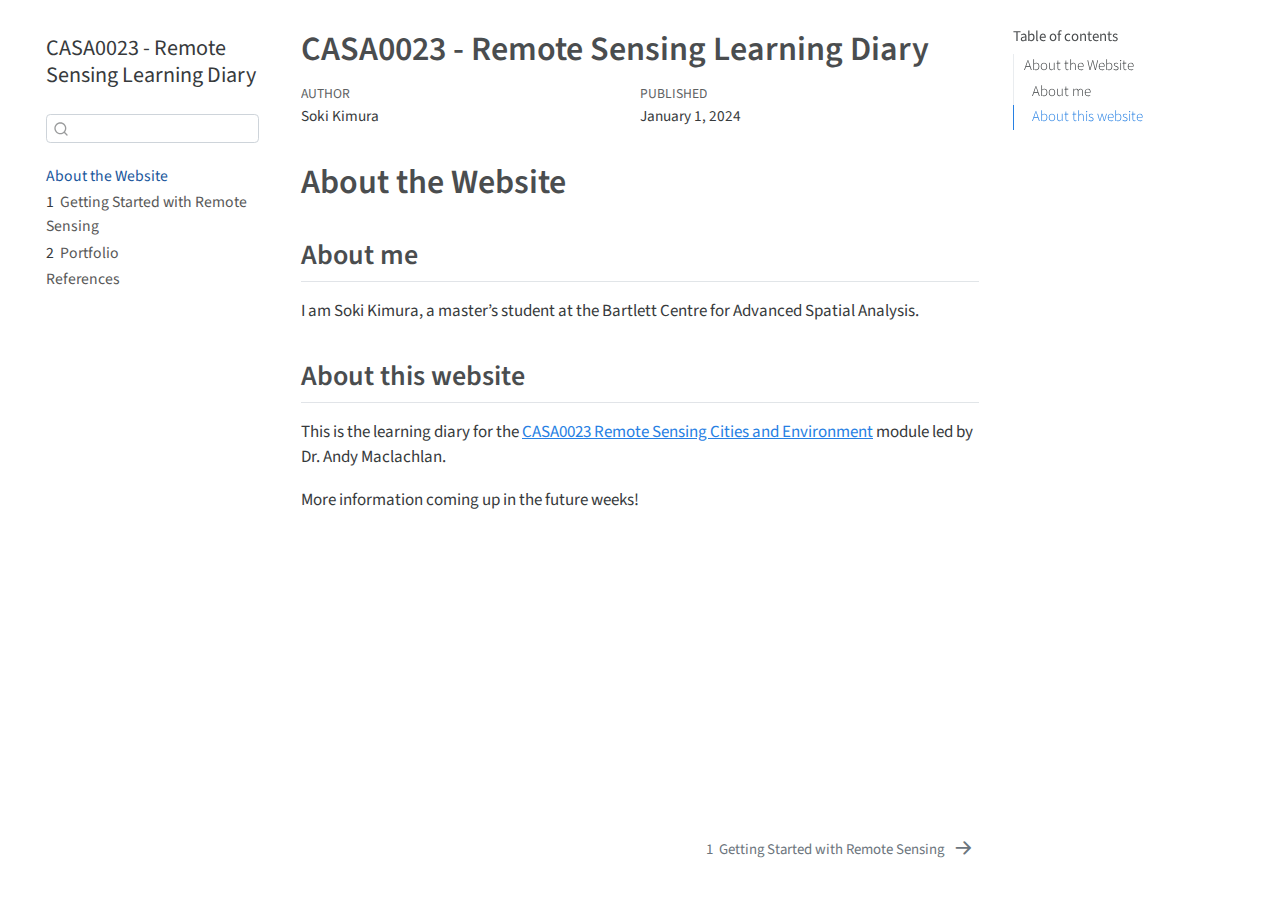
==== docs/index.html @ 078a8c37 "Updated Week 1" ====
<!DOCTYPE html>
<html xmlns="http://www.w3.org/1999/xhtml" lang="en" xml:lang="en"><head>

<meta charset="utf-8">
<meta name="generator" content="quarto-1.3.450">

<meta name="viewport" content="width=device-width, initial-scale=1.0, user-scalable=yes">

<meta name="author" content="Soki Kimura">
<meta name="dcterms.date" content="2024-01-01">

<title>CASA0023 - Remote Sensing Learning Diary</title>
<style>
code{white-space: pre-wrap;}
span.smallcaps{font-variant: small-caps;}
div.columns{display: flex; gap: min(4vw, 1.5em);}
div.column{flex: auto; overflow-x: auto;}
div.hanging-indent{margin-left: 1.5em; text-indent: -1.5em;}
ul.task-list{list-style: none;}
ul.task-list li input[type="checkbox"] {
  width: 0.8em;
  margin: 0 0.8em 0.2em -1em; /* quarto-specific, see https://github.com/quarto-dev/quarto-cli/issues/4556 */ 
  vertical-align: middle;
}
</style>


<script src="site_libs/quarto-nav/quarto-nav.js"></script>
<script src="site_libs/quarto-nav/headroom.min.js"></script>
<script src="site_libs/clipboard/clipboard.min.js"></script>
<script src="site_libs/quarto-search/autocomplete.umd.js"></script>
<script src="site_libs/quarto-search/fuse.min.js"></script>
<script src="site_libs/quarto-search/quarto-search.js"></script>
<meta name="quarto:offset" content="./">
<link href="./01_intro.html" rel="next">
<script src="site_libs/quarto-html/quarto.js"></script>
<script src="site_libs/quarto-html/popper.min.js"></script>
<script src="site_libs/quarto-html/tippy.umd.min.js"></script>
<script src="site_libs/quarto-html/anchor.min.js"></script>
<link href="site_libs/quarto-html/tippy.css" rel="stylesheet">
<link href="site_libs/quarto-html/quarto-syntax-highlighting.css" rel="stylesheet" id="quarto-text-highlighting-styles">
<script src="site_libs/bootstrap/bootstrap.min.js"></script>
<link href="site_libs/bootstrap/bootstrap-icons.css" rel="stylesheet">
<link href="site_libs/bootstrap/bootstrap.min.css" rel="stylesheet" id="quarto-bootstrap" data-mode="light">
<script id="quarto-search-options" type="application/json">{
  "location": "sidebar",
  "copy-button": false,
  "collapse-after": 3,
  "panel-placement": "start",
  "type": "textbox",
  "limit": 20,
  "language": {
    "search-no-results-text": "No results",
    "search-matching-documents-text": "matching documents",
    "search-copy-link-title": "Copy link to search",
    "search-hide-matches-text": "Hide additional matches",
    "search-more-match-text": "more match in this document",
    "search-more-matches-text": "more matches in this document",
    "search-clear-button-title": "Clear",
    "search-detached-cancel-button-title": "Cancel",
    "search-submit-button-title": "Submit",
    "search-label": "Search"
  }
}</script>


</head>

<body class="nav-sidebar floating">

<div id="quarto-search-results"></div>
  <header id="quarto-header" class="headroom fixed-top">
  <nav class="quarto-secondary-nav">
    <div class="container-fluid d-flex">
      <button type="button" class="quarto-btn-toggle btn" data-bs-toggle="collapse" data-bs-target="#quarto-sidebar,#quarto-sidebar-glass" aria-controls="quarto-sidebar" aria-expanded="false" aria-label="Toggle sidebar navigation" onclick="if (window.quartoToggleHeadroom) { window.quartoToggleHeadroom(); }">
        <i class="bi bi-layout-text-sidebar-reverse"></i>
      </button>
      <nav class="quarto-page-breadcrumbs" aria-label="breadcrumb"><ol class="breadcrumb"><li class="breadcrumb-item"><a href="./index.html">About the Website</a></li></ol></nav>
      <a class="flex-grow-1" role="button" data-bs-toggle="collapse" data-bs-target="#quarto-sidebar,#quarto-sidebar-glass" aria-controls="quarto-sidebar" aria-expanded="false" aria-label="Toggle sidebar navigation" onclick="if (window.quartoToggleHeadroom) { window.quartoToggleHeadroom(); }">      
      </a>
      <button type="button" class="btn quarto-search-button" aria-label="" onclick="window.quartoOpenSearch();">
        <i class="bi bi-search"></i>
      </button>
    </div>
  </nav>
</header>
<!-- content -->
<div id="quarto-content" class="quarto-container page-columns page-rows-contents page-layout-article">
<!-- sidebar -->
  <nav id="quarto-sidebar" class="sidebar collapse collapse-horizontal sidebar-navigation floating overflow-auto">
    <div class="pt-lg-2 mt-2 text-left sidebar-header">
    <div class="sidebar-title mb-0 py-0">
      <a href="./">CASA0023 - Remote Sensing Learning Diary</a> 
    </div>
      </div>
        <div class="mt-2 flex-shrink-0 align-items-center">
        <div class="sidebar-search">
        <div id="quarto-search" class="" title="Search"></div>
        </div>
        </div>
    <div class="sidebar-menu-container"> 
    <ul class="list-unstyled mt-1">
        <li class="sidebar-item">
  <div class="sidebar-item-container"> 
  <a href="./index.html" class="sidebar-item-text sidebar-link active">
 <span class="menu-text">About the Website</span></a>
  </div>
</li>
        <li class="sidebar-item">
  <div class="sidebar-item-container"> 
  <a href="./01_intro.html" class="sidebar-item-text sidebar-link">
 <span class="menu-text"><span class="chapter-number">1</span>&nbsp; <span class="chapter-title">Getting Started with Remote Sensing</span></span></a>
  </div>
</li>
        <li class="sidebar-item">
  <div class="sidebar-item-container"> 
  <a href="./02_portfolio.html" class="sidebar-item-text sidebar-link">
 <span class="menu-text"><span class="chapter-number">2</span>&nbsp; <span class="chapter-title">Portfolio</span></span></a>
  </div>
</li>
        <li class="sidebar-item">
  <div class="sidebar-item-container"> 
  <a href="./99_references.html" class="sidebar-item-text sidebar-link">
 <span class="menu-text">References</span></a>
  </div>
</li>
    </ul>
    </div>
</nav>
<div id="quarto-sidebar-glass" data-bs-toggle="collapse" data-bs-target="#quarto-sidebar,#quarto-sidebar-glass"></div>
<!-- margin-sidebar -->
    <div id="quarto-margin-sidebar" class="sidebar margin-sidebar">
        <nav id="TOC" role="doc-toc" class="toc-active">
    <h2 id="toc-title">Table of contents</h2>
   
  <ul>
  <li><a href="#about-the-website" id="toc-about-the-website" class="nav-link active" data-scroll-target="#about-the-website">About the Website</a>
  <ul class="collapse">
  <li><a href="#about-me" id="toc-about-me" class="nav-link" data-scroll-target="#about-me">About me</a></li>
  <li><a href="#about-this-website" id="toc-about-this-website" class="nav-link" data-scroll-target="#about-this-website">About this website</a></li>
  </ul></li>
  </ul>
</nav>
    </div>
<!-- main -->
<main class="content" id="quarto-document-content">

<header id="title-block-header" class="quarto-title-block default">
<div class="quarto-title">
<h1 class="title">CASA0023 - Remote Sensing Learning Diary</h1>
</div>



<div class="quarto-title-meta">

    <div>
    <div class="quarto-title-meta-heading">Author</div>
    <div class="quarto-title-meta-contents">
             <p>Soki Kimura </p>
          </div>
  </div>
    
    <div>
    <div class="quarto-title-meta-heading">Published</div>
    <div class="quarto-title-meta-contents">
      <p class="date">January 1, 2024</p>
    </div>
  </div>
  
    
  </div>
  

</header>

<section id="about-the-website" class="level1 unnumbered">
<h1 class="unnumbered">About the Website</h1>
<section id="about-me" class="level2">
<h2 class="anchored" data-anchor-id="about-me">About me</h2>
<p>I am Soki Kimura, a master’s student at the Bartlett Centre for Advanced Spatial Analysis.</p>
</section>
<section id="about-this-website" class="level2">
<h2 class="anchored" data-anchor-id="about-this-website">About this website</h2>
<p>This is the learning diary for the <a href="https://andrewmaclachlan.github.io/CASA0023/">CASA0023 Remote Sensing Cities and Environment</a> module led by Dr.&nbsp;Andy Maclachlan.</p>
<p>More information coming up in the future weeks!</p>


</section>
</section>

</main> <!-- /main -->
<script id="quarto-html-after-body" type="application/javascript">
window.document.addEventListener("DOMContentLoaded", function (event) {
  const toggleBodyColorMode = (bsSheetEl) => {
    const mode = bsSheetEl.getAttribute("data-mode");
    const bodyEl = window.document.querySelector("body");
    if (mode === "dark") {
      bodyEl.classList.add("quarto-dark");
      bodyEl.classList.remove("quarto-light");
    } else {
      bodyEl.classList.add("quarto-light");
      bodyEl.classList.remove("quarto-dark");
    }
  }
  const toggleBodyColorPrimary = () => {
    const bsSheetEl = window.document.querySelector("link#quarto-bootstrap");
    if (bsSheetEl) {
      toggleBodyColorMode(bsSheetEl);
    }
  }
  toggleBodyColorPrimary();  
  const icon = "";
  const anchorJS = new window.AnchorJS();
  anchorJS.options = {
    placement: 'right',
    icon: icon
  };
  anchorJS.add('.anchored');
  const isCodeAnnotation = (el) => {
    for (const clz of el.classList) {
      if (clz.startsWith('code-annotation-')) {                     
        return true;
      }
    }
    return false;
  }
  const clipboard = new window.ClipboardJS('.code-copy-button', {
    text: function(trigger) {
      const codeEl = trigger.previousElementSibling.cloneNode(true);
      for (const childEl of codeEl.children) {
        if (isCodeAnnotation(childEl)) {
          childEl.remove();
        }
      }
      return codeEl.innerText;
    }
  });
  clipboard.on('success', function(e) {
    // button target
    const button = e.trigger;
    // don't keep focus
    button.blur();
    // flash "checked"
    button.classList.add('code-copy-button-checked');
    var currentTitle = button.getAttribute("title");
    button.setAttribute("title", "Copied!");
    let tooltip;
    if (window.bootstrap) {
      button.setAttribute("data-bs-toggle", "tooltip");
      button.setAttribute("data-bs-placement", "left");
      button.setAttribute("data-bs-title", "Copied!");
      tooltip = new bootstrap.Tooltip(button, 
        { trigger: "manual", 
          customClass: "code-copy-button-tooltip",
          offset: [0, -8]});
      tooltip.show();    
    }
    setTimeout(function() {
      if (tooltip) {
        tooltip.hide();
        button.removeAttribute("data-bs-title");
        button.removeAttribute("data-bs-toggle");
        button.removeAttribute("data-bs-placement");
      }
      button.setAttribute("title", currentTitle);
      button.classList.remove('code-copy-button-checked');
    }, 1000);
    // clear code selection
    e.clearSelection();
  });
  function tippyHover(el, contentFn) {
    const config = {
      allowHTML: true,
      content: contentFn,
      maxWidth: 500,
      delay: 100,
      arrow: false,
      appendTo: function(el) {
          return el.parentElement;
      },
      interactive: true,
      interactiveBorder: 10,
      theme: 'quarto',
      placement: 'bottom-start'
    };
    window.tippy(el, config); 
  }
  const noterefs = window.document.querySelectorAll('a[role="doc-noteref"]');
  for (var i=0; i<noterefs.length; i++) {
    const ref = noterefs[i];
    tippyHover(ref, function() {
      // use id or data attribute instead here
      let href = ref.getAttribute('data-footnote-href') || ref.getAttribute('href');
      try { href = new URL(href).hash; } catch {}
      const id = href.replace(/^#\/?/, "");
      const note = window.document.getElementById(id);
      return note.innerHTML;
    });
  }
      let selectedAnnoteEl;
      const selectorForAnnotation = ( cell, annotation) => {
        let cellAttr = 'data-code-cell="' + cell + '"';
        let lineAttr = 'data-code-annotation="' +  annotation + '"';
        const selector = 'span[' + cellAttr + '][' + lineAttr + ']';
        return selector;
      }
      const selectCodeLines = (annoteEl) => {
        const doc = window.document;
        const targetCell = annoteEl.getAttribute("data-target-cell");
        const targetAnnotation = annoteEl.getAttribute("data-target-annotation");
        const annoteSpan = window.document.querySelector(selectorForAnnotation(targetCell, targetAnnotation));
        const lines = annoteSpan.getAttribute("data-code-lines").split(",");
        const lineIds = lines.map((line) => {
          return targetCell + "-" + line;
        })
        let top = null;
        let height = null;
        let parent = null;
        if (lineIds.length > 0) {
            //compute the position of the single el (top and bottom and make a div)
            const el = window.document.getElementById(lineIds[0]);
            top = el.offsetTop;
            height = el.offsetHeight;
            parent = el.parentElement.parentElement;
          if (lineIds.length > 1) {
            const lastEl = window.document.getElementById(lineIds[lineIds.length - 1]);
            const bottom = lastEl.offsetTop + lastEl.offsetHeight;
            height = bottom - top;
          }
          if (top !== null && height !== null && parent !== null) {
            // cook up a div (if necessary) and position it 
            let div = window.document.getElementById("code-annotation-line-highlight");
            if (div === null) {
              div = window.document.createElement("div");
              div.setAttribute("id", "code-annotation-line-highlight");
              div.style.position = 'absolute';
              parent.appendChild(div);
            }
            div.style.top = top - 2 + "px";
            div.style.height = height + 4 + "px";
            let gutterDiv = window.document.getElementById("code-annotation-line-highlight-gutter");
            if (gutterDiv === null) {
              gutterDiv = window.document.createElement("div");
              gutterDiv.setAttribute("id", "code-annotation-line-highlight-gutter");
              gutterDiv.style.position = 'absolute';
              const codeCell = window.document.getElementById(targetCell);
              const gutter = codeCell.querySelector('.code-annotation-gutter');
              gutter.appendChild(gutterDiv);
            }
            gutterDiv.style.top = top - 2 + "px";
            gutterDiv.style.height = height + 4 + "px";
          }
          selectedAnnoteEl = annoteEl;
        }
      };
      const unselectCodeLines = () => {
        const elementsIds = ["code-annotation-line-highlight", "code-annotation-line-highlight-gutter"];
        elementsIds.forEach((elId) => {
          const div = window.document.getElementById(elId);
          if (div) {
            div.remove();
          }
        });
        selectedAnnoteEl = undefined;
      };
      // Attach click handler to the DT
      const annoteDls = window.document.querySelectorAll('dt[data-target-cell]');
      for (const annoteDlNode of annoteDls) {
        annoteDlNode.addEventListener('click', (event) => {
          const clickedEl = event.target;
          if (clickedEl !== selectedAnnoteEl) {
            unselectCodeLines();
            const activeEl = window.document.querySelector('dt[data-target-cell].code-annotation-active');
            if (activeEl) {
              activeEl.classList.remove('code-annotation-active');
            }
            selectCodeLines(clickedEl);
            clickedEl.classList.add('code-annotation-active');
          } else {
            // Unselect the line
            unselectCodeLines();
            clickedEl.classList.remove('code-annotation-active');
          }
        });
      }
  const findCites = (el) => {
    const parentEl = el.parentElement;
    if (parentEl) {
      const cites = parentEl.dataset.cites;
      if (cites) {
        return {
          el,
          cites: cites.split(' ')
        };
      } else {
        return findCites(el.parentElement)
      }
    } else {
      return undefined;
    }
  };
  var bibliorefs = window.document.querySelectorAll('a[role="doc-biblioref"]');
  for (var i=0; i<bibliorefs.length; i++) {
    const ref = bibliorefs[i];
    const citeInfo = findCites(ref);
    if (citeInfo) {
      tippyHover(citeInfo.el, function() {
        var popup = window.document.createElement('div');
        citeInfo.cites.forEach(function(cite) {
          var citeDiv = window.document.createElement('div');
          citeDiv.classList.add('hanging-indent');
          citeDiv.classList.add('csl-entry');
          var biblioDiv = window.document.getElementById('ref-' + cite);
          if (biblioDiv) {
            citeDiv.innerHTML = biblioDiv.innerHTML;
          }
          popup.appendChild(citeDiv);
        });
        return popup.innerHTML;
      });
    }
  }
});
</script>
<nav class="page-navigation">
  <div class="nav-page nav-page-previous">
  </div>
  <div class="nav-page nav-page-next">
      <a href="./01_intro.html" class="pagination-link">
        <span class="nav-page-text"><span class="chapter-number">1</span>&nbsp; <span class="chapter-title">Getting Started with Remote Sensing</span></span> <i class="bi bi-arrow-right-short"></i>
      </a>
  </div>
</nav>
</div> <!-- /content -->



</body></html>
---- docs/site_libs/quarto-html/tippy.css ----
.tippy-box[data-animation=fade][data-state=hidden]{opacity:0}[data-tippy-root]{max-width:calc(100vw - 10px)}.tippy-box{position:relative;background-color:#333;color:#fff;border-radius:4px;font-size:14px;line-height:1.4;white-space:normal;outline:0;transition-property:transform,visibility,opacity}.tippy-box[data-placement^=top]>.tippy-arrow{bottom:0}.tippy-box[data-placement^=top]>.tippy-arrow:before{bottom:-7px;left:0;border-width:8px 8px 0;border-top-color:initial;transform-origin:center top}.tippy-box[data-placement^=bottom]>.tippy-arrow{top:0}.tippy-box[data-placement^=bottom]>.tippy-arrow:before{top:-7px;left:0;border-width:0 8px 8px;border-bottom-color:initial;transform-origin:center bottom}.tippy-box[data-placement^=left]>.tippy-arrow{right:0}.tippy-box[data-placement^=left]>.tippy-arrow:before{border-width:8px 0 8px 8px;border-left-color:initial;right:-7px;transform-origin:center left}.tippy-box[data-placement^=right]>.tippy-arrow{left:0}.tippy-box[data-placement^=right]>.tippy-arrow:before{left:-7px;border-width:8px 8px 8px 0;border-right-color:initial;transform-origin:center right}.tippy-box[data-inertia][data-state=visible]{transition-timing-function:cubic-bezier(.54,1.5,.38,1.11)}.tippy-arrow{width:16px;height:16px;color:#333}.tippy-arrow:before{content:"";position:absolute;border-color:transparent;border-style:solid}.tippy-content{position:relative;padding:5px 9px;z-index:1}
---- docs/site_libs/quarto-html/quarto-syntax-highlighting.css ----
/* quarto syntax highlight colors */
:root {
  --quarto-hl-ot-color: #003B4F;
  --quarto-hl-at-color: #657422;
  --quarto-hl-ss-color: #20794D;
  --quarto-hl-an-color: #5E5E5E;
  --quarto-hl-fu-color: #4758AB;
  --quarto-hl-st-color: #20794D;
  --quarto-hl-cf-color: #003B4F;
  --quarto-hl-op-color: #5E5E5E;
  --quarto-hl-er-color: #AD0000;
  --quarto-hl-bn-color: #AD0000;
  --quarto-hl-al-color: #AD0000;
  --quarto-hl-va-color: #111111;
  --quarto-hl-bu-color: inherit;
  --quarto-hl-ex-color: inherit;
  --quarto-hl-pp-color: #AD0000;
  --quarto-hl-in-color: #5E5E5E;
  --quarto-hl-vs-color: #20794D;
  --quarto-hl-wa-color: #5E5E5E;
  --quarto-hl-do-color: #5E5E5E;
  --quarto-hl-im-color: #00769E;
  --quarto-hl-ch-color: #20794D;
  --quarto-hl-dt-color: #AD0000;
  --quarto-hl-fl-color: #AD0000;
  --quarto-hl-co-color: #5E5E5E;
  --quarto-hl-cv-color: #5E5E5E;
  --quarto-hl-cn-color: #8f5902;
  --quarto-hl-sc-color: #5E5E5E;
  --quarto-hl-dv-color: #AD0000;
  --quarto-hl-kw-color: #003B4F;
}

/* other quarto variables */
:root {
  --quarto-font-monospace: SFMono-Regular, Menlo, Monaco, Consolas, "Liberation Mono", "Courier New", monospace;
}

pre > code.sourceCode > span {
  color: #003B4F;
}

code span {
  color: #003B4F;
}

code.sourceCode > span {
  color: #003B4F;
}

div.sourceCode,
div.sourceCode pre.sourceCode {
  color: #003B4F;
}

code span.ot {
  color: #003B4F;
  font-style: inherit;
}

code span.at {
  color: #657422;
  font-style: inherit;
}

code span.ss {
  color: #20794D;
  font-style: inherit;
}

code span.an {
  color: #5E5E5E;
  font-style: inherit;
}

code span.fu {
  color: #4758AB;
  font-style: inherit;
}

code span.st {
  color: #20794D;
  font-style: inherit;
}

code span.cf {
  color: #003B4F;
  font-style: inherit;
}

code span.op {
  color: #5E5E5E;
  font-style: inherit;
}

code span.er {
  color: #AD0000;
  font-style: inherit;
}

code span.bn {
  color: #AD0000;
  font-style: inherit;
}

code span.al {
  color: #AD0000;
  font-style: inherit;
}

code span.va {
  color: #111111;
  font-style: inherit;
}

code span.bu {
  font-style: inherit;
}

code span.ex {
  font-style: inherit;
}

code span.pp {
  color: #AD0000;
  font-style: inherit;
}

code span.in {
  color: #5E5E5E;
  font-style: inherit;
}

code span.vs {
  color: #20794D;
  font-style: inherit;
}

code span.wa {
  color: #5E5E5E;
  font-style: italic;
}

code span.do {
  color: #5E5E5E;
  font-style: italic;
}

code span.im {
  color: #00769E;
  font-style: inherit;
}

code span.ch {
  color: #20794D;
  font-style: inherit;
}

code span.dt {
  color: #AD0000;
  font-style: inherit;
}

code span.fl {
  color: #AD0000;
  font-style: inherit;
}

code span.co {
  color: #5E5E5E;
  font-style: inherit;
}

code span.cv {
  color: #5E5E5E;
  font-style: italic;
}

code span.cn {
  color: #8f5902;
  font-style: inherit;
}

code span.sc {
  color: #5E5E5E;
  font-style: inherit;
}

code span.dv {
  color: #AD0000;
  font-style: inherit;
}

code span.kw {
  color: #003B4F;
  font-style: inherit;
}

.prevent-inlining {
  content: "</";
}

/*# sourceMappingURL=debc5d5d77c3f9108843748ff7464032.css.map */
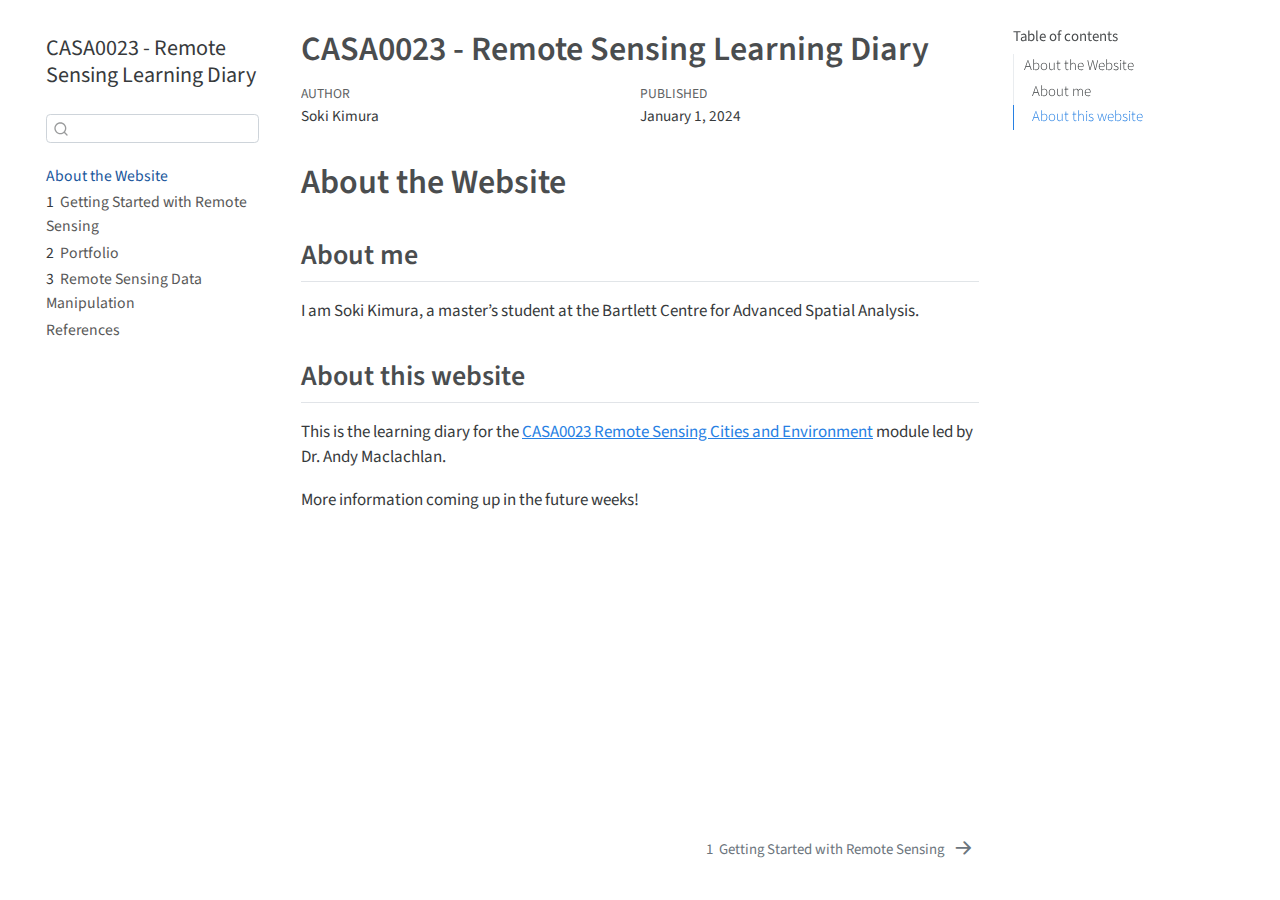
==== commit 42a0746f: "Updated Week 3" ====
--- a/docs/index.html
+++ b/docs/index.html
@@ -116,6 +116,12 @@
   <div class="sidebar-item-container"> 
   <a href="./02_portfolio.html" class="sidebar-item-text sidebar-link">
  <span class="menu-text"><span class="chapter-number">2</span>&nbsp; <span class="chapter-title">Portfolio</span></span></a>
+  </div>
+</li>
+        <li class="sidebar-item">
+  <div class="sidebar-item-container"> 
+  <a href="./03_rs_data.html" class="sidebar-item-text sidebar-link">
+ <span class="menu-text"><span class="chapter-number">3</span>&nbsp; <span class="chapter-title">Remote Sensing Data Manipulation</span></span></a>
   </div>
 </li>
         <li class="sidebar-item">
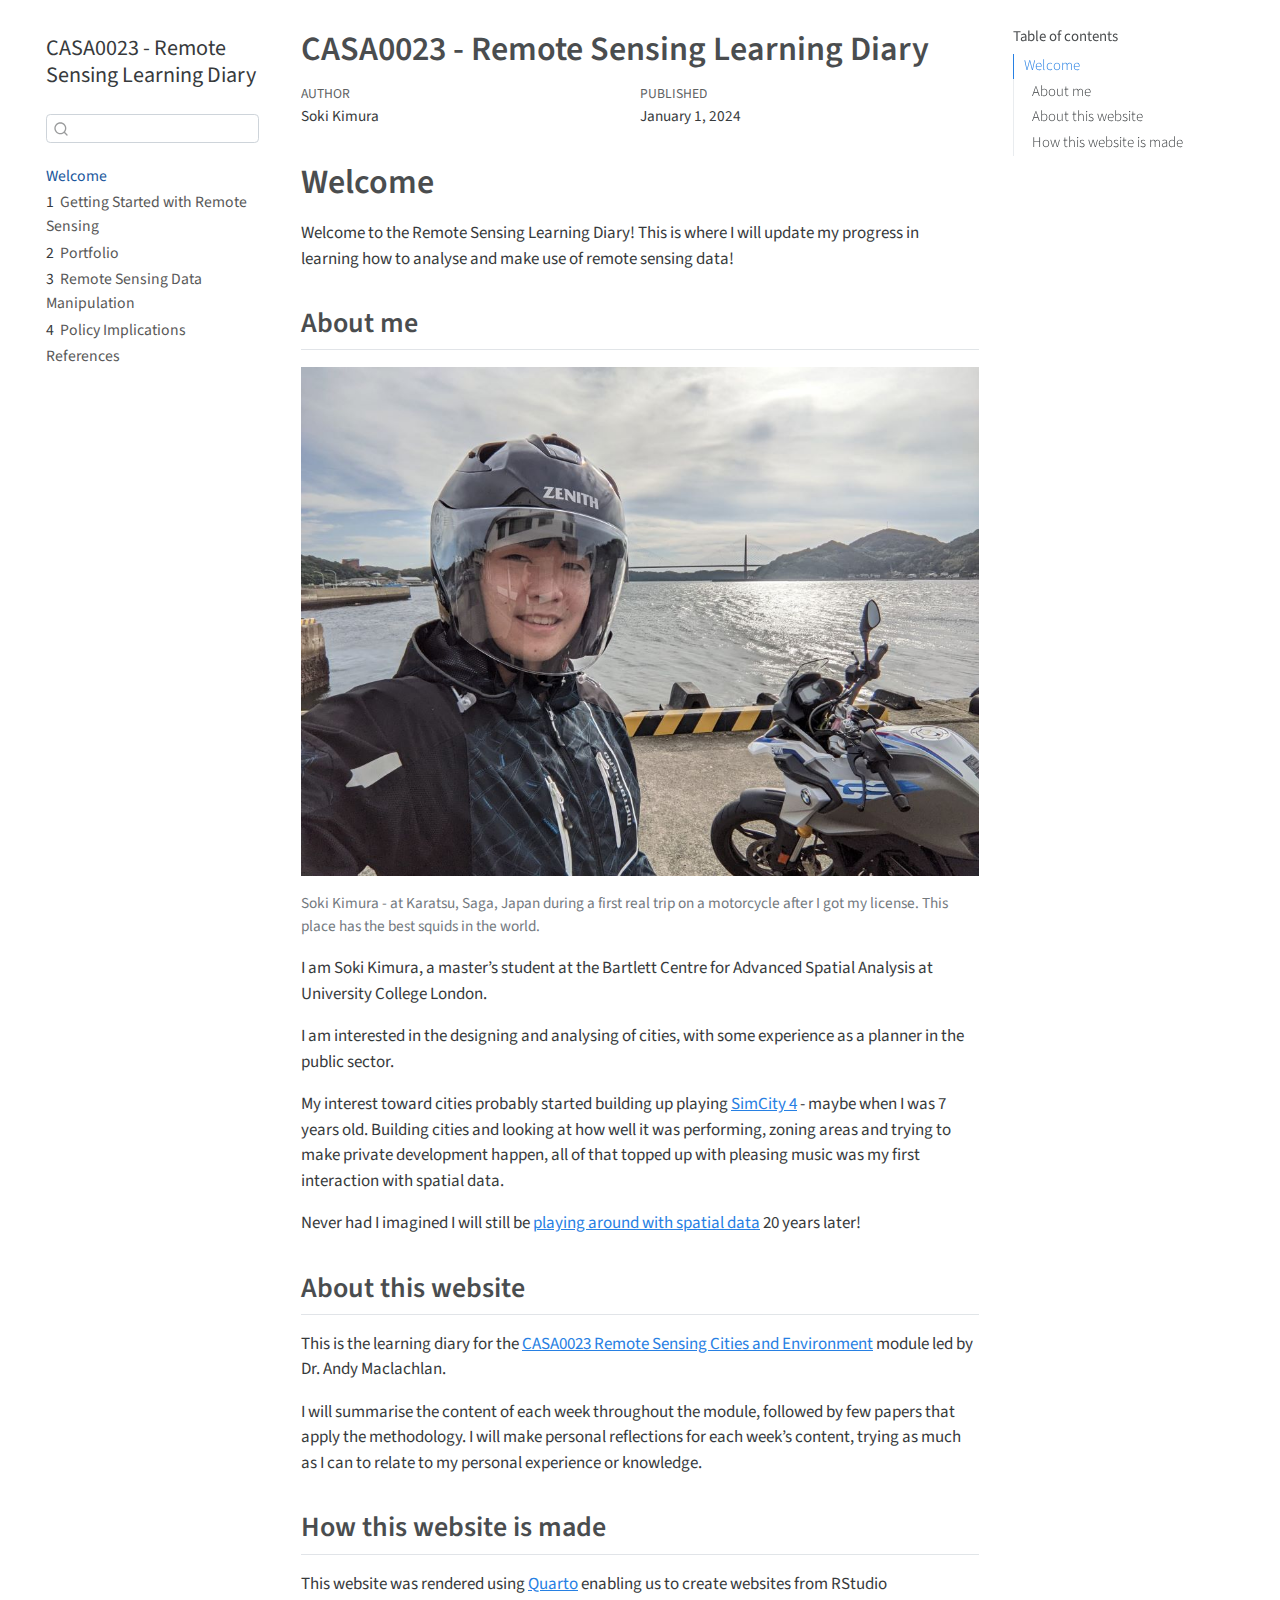
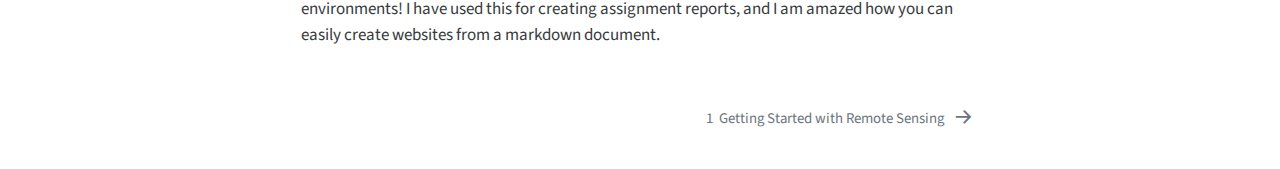
==== commit 9d7aa960: "Updated index" ====
--- a/docs/index.html
+++ b/docs/index.html
@@ -75,7 +75,7 @@
       <button type="button" class="quarto-btn-toggle btn" data-bs-toggle="collapse" data-bs-target="#quarto-sidebar,#quarto-sidebar-glass" aria-controls="quarto-sidebar" aria-expanded="false" aria-label="Toggle sidebar navigation" onclick="if (window.quartoToggleHeadroom) { window.quartoToggleHeadroom(); }">
         <i class="bi bi-layout-text-sidebar-reverse"></i>
       </button>
-      <nav class="quarto-page-breadcrumbs" aria-label="breadcrumb"><ol class="breadcrumb"><li class="breadcrumb-item"><a href="./index.html">About the Website</a></li></ol></nav>
+      <nav class="quarto-page-breadcrumbs" aria-label="breadcrumb"><ol class="breadcrumb"><li class="breadcrumb-item"><a href="./index.html">Welcome</a></li></ol></nav>
       <a class="flex-grow-1" role="button" data-bs-toggle="collapse" data-bs-target="#quarto-sidebar,#quarto-sidebar-glass" aria-controls="quarto-sidebar" aria-expanded="false" aria-label="Toggle sidebar navigation" onclick="if (window.quartoToggleHeadroom) { window.quartoToggleHeadroom(); }">      
       </a>
       <button type="button" class="btn quarto-search-button" aria-label="" onclick="window.quartoOpenSearch();">
@@ -103,7 +103,7 @@
         <li class="sidebar-item">
   <div class="sidebar-item-container"> 
   <a href="./index.html" class="sidebar-item-text sidebar-link active">
- <span class="menu-text">About the Website</span></a>
+ <span class="menu-text">Welcome</span></a>
   </div>
 </li>
         <li class="sidebar-item">
@@ -122,6 +122,12 @@
   <div class="sidebar-item-container"> 
   <a href="./03_rs_data.html" class="sidebar-item-text sidebar-link">
  <span class="menu-text"><span class="chapter-number">3</span>&nbsp; <span class="chapter-title">Remote Sensing Data Manipulation</span></span></a>
+  </div>
+</li>
+        <li class="sidebar-item">
+  <div class="sidebar-item-container"> 
+  <a href="./04_policy.html" class="sidebar-item-text sidebar-link">
+ <span class="menu-text"><span class="chapter-number">4</span>&nbsp; <span class="chapter-title">Policy Implications</span></span></a>
   </div>
 </li>
         <li class="sidebar-item">
@@ -140,10 +146,11 @@
     <h2 id="toc-title">Table of contents</h2>
    
   <ul>
-  <li><a href="#about-the-website" id="toc-about-the-website" class="nav-link active" data-scroll-target="#about-the-website">About the Website</a>
+  <li><a href="#welcome" id="toc-welcome" class="nav-link active" data-scroll-target="#welcome">Welcome</a>
   <ul class="collapse">
   <li><a href="#about-me" id="toc-about-me" class="nav-link" data-scroll-target="#about-me">About me</a></li>
   <li><a href="#about-this-website" id="toc-about-this-website" class="nav-link" data-scroll-target="#about-this-website">About this website</a></li>
+  <li><a href="#how-this-website-is-made" id="toc-how-this-website-is-made" class="nav-link" data-scroll-target="#how-this-website-is-made">How this website is made</a></li>
   </ul></li>
   </ul>
 </nav>
@@ -180,16 +187,30 @@
 
 </header>
 
-<section id="about-the-website" class="level1 unnumbered">
-<h1 class="unnumbered">About the Website</h1>
+<section id="welcome" class="level1 unnumbered">
+<h1 class="unnumbered">Welcome</h1>
+<p>Welcome to the Remote Sensing Learning Diary! This is where I will update my progress in learning how to analyse and make use of remote sensing data!</p>
 <section id="about-me" class="level2">
 <h2 class="anchored" data-anchor-id="about-me">About me</h2>
-<p>I am Soki Kimura, a master’s student at the Bartlett Centre for Advanced Spatial Analysis.</p>
+<div class="quarto-figure quarto-figure-center">
+<figure class="figure">
+<p><img src="images/soki_kimura.jpg" class="img-fluid figure-img"></p>
+<figcaption class="figure-caption">Soki Kimura - at Karatsu, Saga, Japan during a first real trip on a motorcycle after I got my license. This place has the best squids in the world.</figcaption>
+</figure>
+</div>
+<p>I am Soki Kimura, a master’s student at the Bartlett Centre for Advanced Spatial Analysis at University College London.</p>
+<p>I am interested in the designing and analysing of cities, with some experience as a planner in the public sector.</p>
+<p>My interest toward cities probably started building up playing <a href="https://www.ea.com/en-gb/games/simcity">SimCity 4</a> - maybe when I was 7 years old. Building cities and looking at how well it was performing, zoning areas and trying to make private development happen, all of that topped up with pleasing music was my first interaction with spatial data.</p>
+<p>Never had I imagined I will still be <a href="https://sokimura39.github.io/30DayMapChallenge/">playing around with spatial data</a> 20 years later!</p>
 </section>
 <section id="about-this-website" class="level2">
 <h2 class="anchored" data-anchor-id="about-this-website">About this website</h2>
 <p>This is the learning diary for the <a href="https://andrewmaclachlan.github.io/CASA0023/">CASA0023 Remote Sensing Cities and Environment</a> module led by Dr.&nbsp;Andy Maclachlan.</p>
-<p>More information coming up in the future weeks!</p>
+<p>I will summarise the content of each week throughout the module, followed by few papers that apply the methodology. I will make personal reflections for each week’s content, trying as much as I can to relate to my personal experience or knowledge.</p>
+</section>
+<section id="how-this-website-is-made" class="level2">
+<h2 class="anchored" data-anchor-id="how-this-website-is-made">How this website is made</h2>
+<p>This website was rendered using <a href="https://quarto.org/">Quarto</a> enabling us to create websites from RStudio environments! I have used this for creating assignment reports, and I am amazed how you can easily create websites from a markdown document.</p>
 
 
 </section>
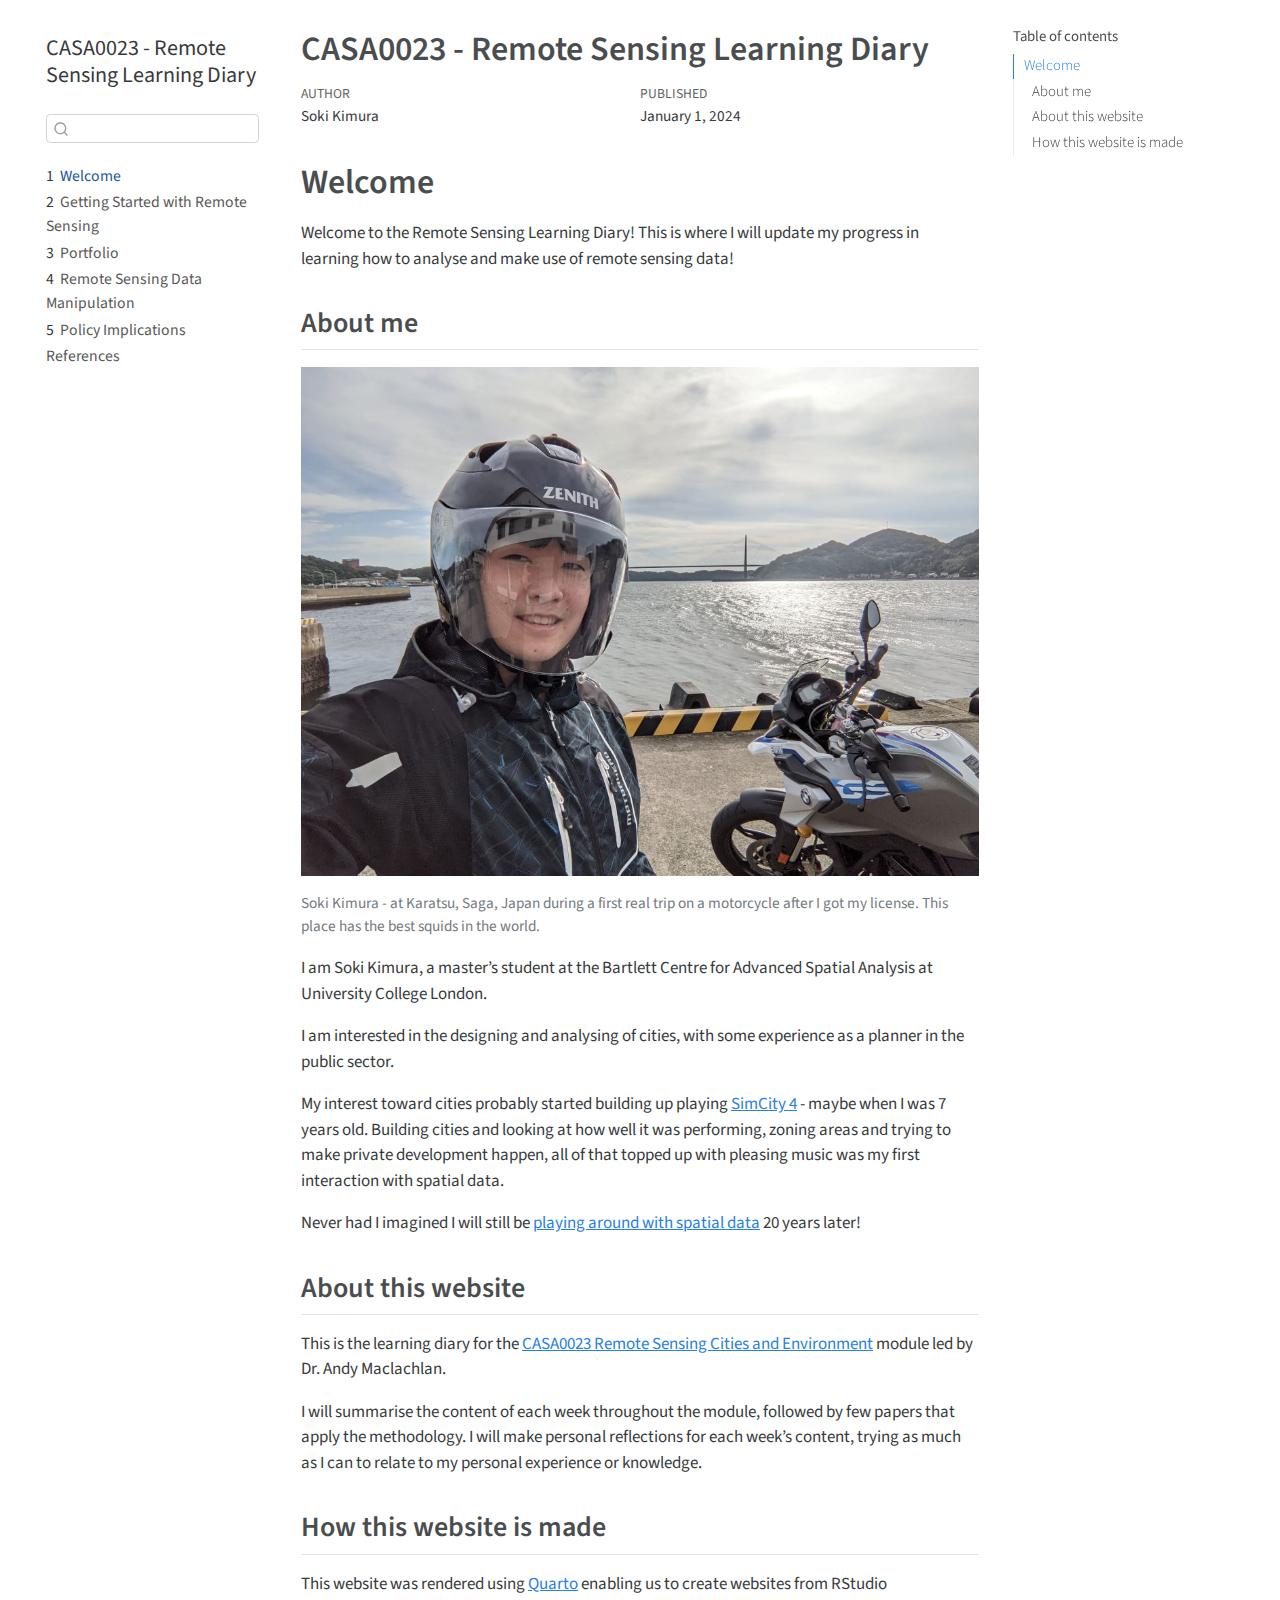
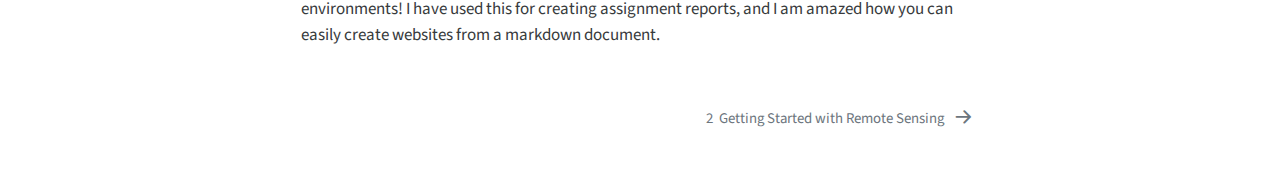
==== commit de30ac91: "Updated week 1" ====
--- a/docs/index.html
+++ b/docs/index.html
@@ -75,7 +75,7 @@
       <button type="button" class="quarto-btn-toggle btn" data-bs-toggle="collapse" data-bs-target="#quarto-sidebar,#quarto-sidebar-glass" aria-controls="quarto-sidebar" aria-expanded="false" aria-label="Toggle sidebar navigation" onclick="if (window.quartoToggleHeadroom) { window.quartoToggleHeadroom(); }">
         <i class="bi bi-layout-text-sidebar-reverse"></i>
       </button>
-      <nav class="quarto-page-breadcrumbs" aria-label="breadcrumb"><ol class="breadcrumb"><li class="breadcrumb-item"><a href="./index.html">Welcome</a></li></ol></nav>
+      <nav class="quarto-page-breadcrumbs" aria-label="breadcrumb"><ol class="breadcrumb"><li class="breadcrumb-item"><a href="./index.html"><span class="chapter-number">1</span>&nbsp; <span class="chapter-title">Welcome</span></a></li></ol></nav>
       <a class="flex-grow-1" role="button" data-bs-toggle="collapse" data-bs-target="#quarto-sidebar,#quarto-sidebar-glass" aria-controls="quarto-sidebar" aria-expanded="false" aria-label="Toggle sidebar navigation" onclick="if (window.quartoToggleHeadroom) { window.quartoToggleHeadroom(); }">      
       </a>
       <button type="button" class="btn quarto-search-button" aria-label="" onclick="window.quartoOpenSearch();">
@@ -103,31 +103,31 @@
         <li class="sidebar-item">
   <div class="sidebar-item-container"> 
   <a href="./index.html" class="sidebar-item-text sidebar-link active">
- <span class="menu-text">Welcome</span></a>
+ <span class="menu-text"><span class="chapter-number">1</span>&nbsp; <span class="chapter-title">Welcome</span></span></a>
   </div>
 </li>
         <li class="sidebar-item">
   <div class="sidebar-item-container"> 
   <a href="./01_intro.html" class="sidebar-item-text sidebar-link">
- <span class="menu-text"><span class="chapter-number">1</span>&nbsp; <span class="chapter-title">Getting Started with Remote Sensing</span></span></a>
+ <span class="menu-text"><span class="chapter-number">2</span>&nbsp; <span class="chapter-title">Getting Started with Remote Sensing</span></span></a>
   </div>
 </li>
         <li class="sidebar-item">
   <div class="sidebar-item-container"> 
   <a href="./02_portfolio.html" class="sidebar-item-text sidebar-link">
- <span class="menu-text"><span class="chapter-number">2</span>&nbsp; <span class="chapter-title">Portfolio</span></span></a>
+ <span class="menu-text"><span class="chapter-number">3</span>&nbsp; <span class="chapter-title">Portfolio</span></span></a>
   </div>
 </li>
         <li class="sidebar-item">
   <div class="sidebar-item-container"> 
   <a href="./03_rs_data.html" class="sidebar-item-text sidebar-link">
- <span class="menu-text"><span class="chapter-number">3</span>&nbsp; <span class="chapter-title">Remote Sensing Data Manipulation</span></span></a>
+ <span class="menu-text"><span class="chapter-number">4</span>&nbsp; <span class="chapter-title">Remote Sensing Data Manipulation</span></span></a>
   </div>
 </li>
         <li class="sidebar-item">
   <div class="sidebar-item-container"> 
   <a href="./04_policy.html" class="sidebar-item-text sidebar-link">
- <span class="menu-text"><span class="chapter-number">4</span>&nbsp; <span class="chapter-title">Policy Implications</span></span></a>
+ <span class="menu-text"><span class="chapter-number">5</span>&nbsp; <span class="chapter-title">Policy Implications</span></span></a>
   </div>
 </li>
         <li class="sidebar-item">
@@ -455,7 +455,7 @@
   </div>
   <div class="nav-page nav-page-next">
       <a href="./01_intro.html" class="pagination-link">
-        <span class="nav-page-text"><span class="chapter-number">1</span>&nbsp; <span class="chapter-title">Getting Started with Remote Sensing</span></span> <i class="bi bi-arrow-right-short"></i>
+        <span class="nav-page-text"><span class="chapter-number">2</span>&nbsp; <span class="chapter-title">Getting Started with Remote Sensing</span></span> <i class="bi bi-arrow-right-short"></i>
       </a>
   </div>
 </nav>
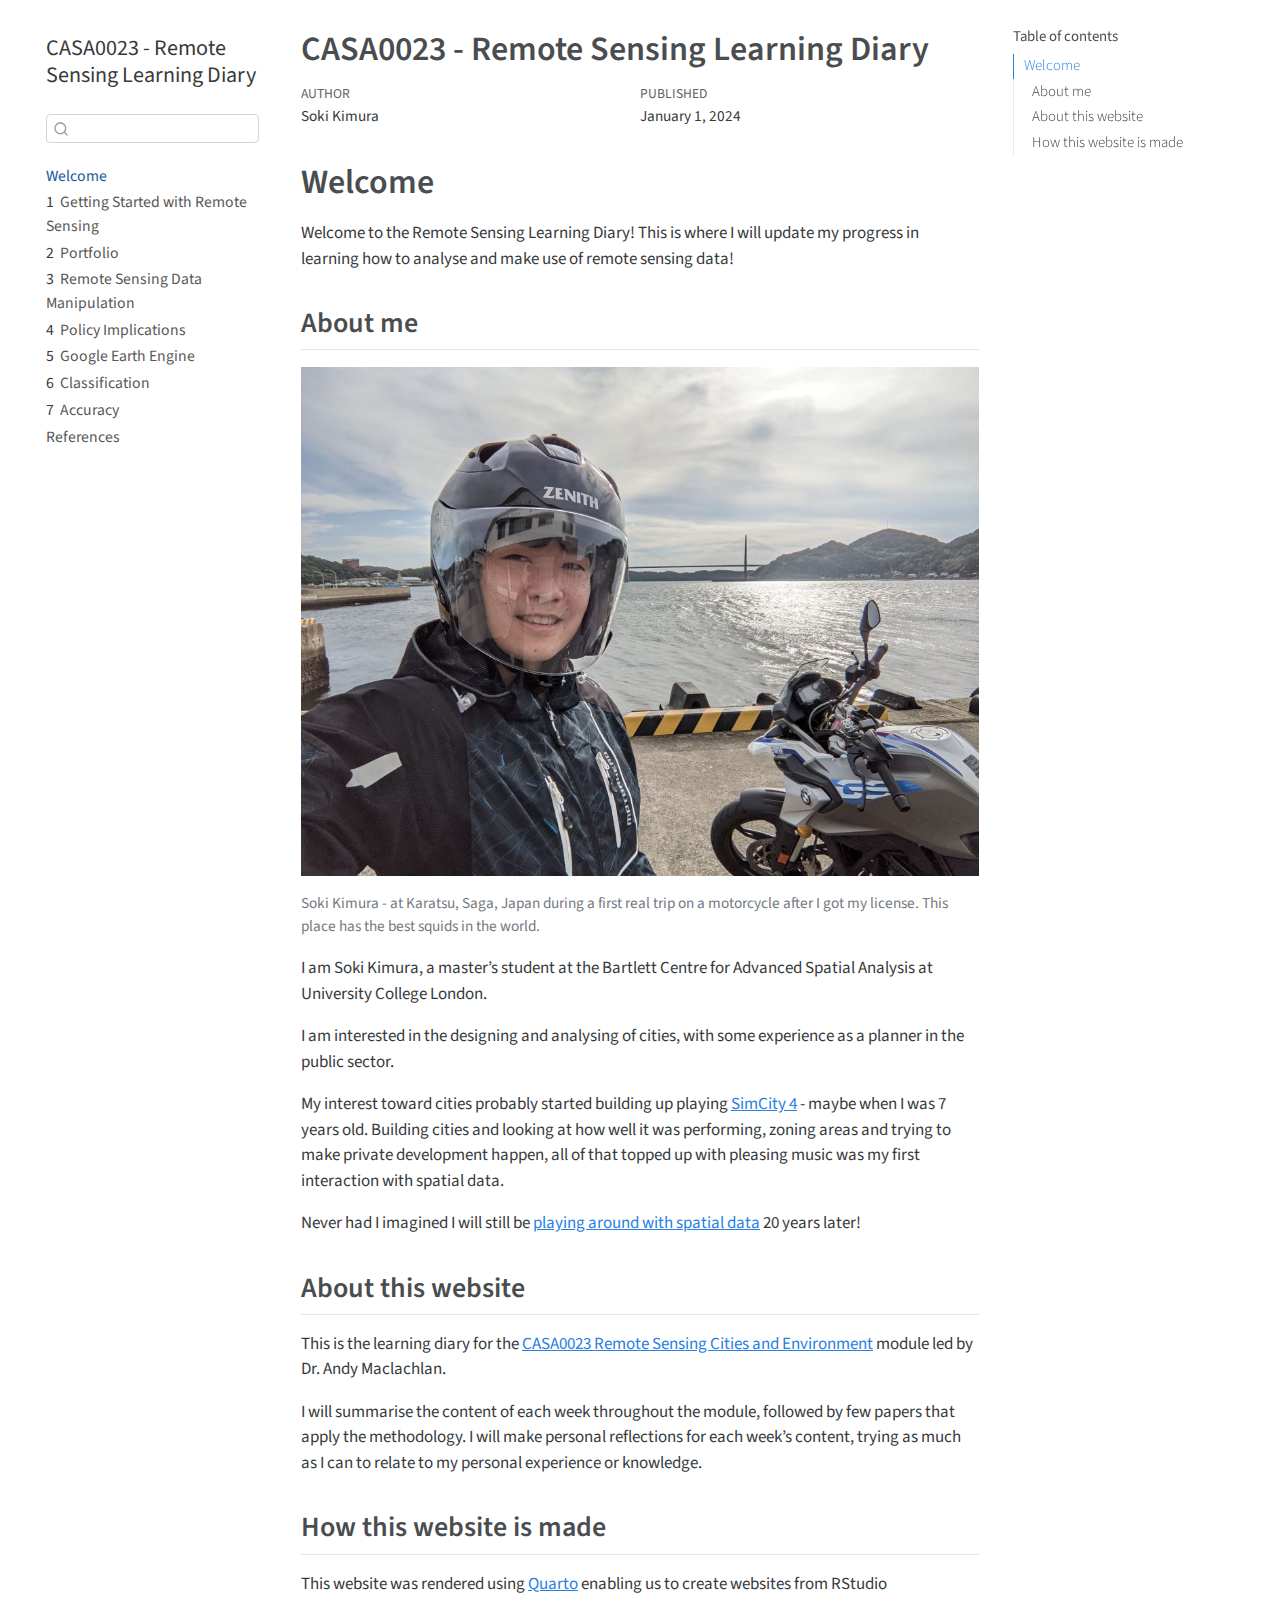
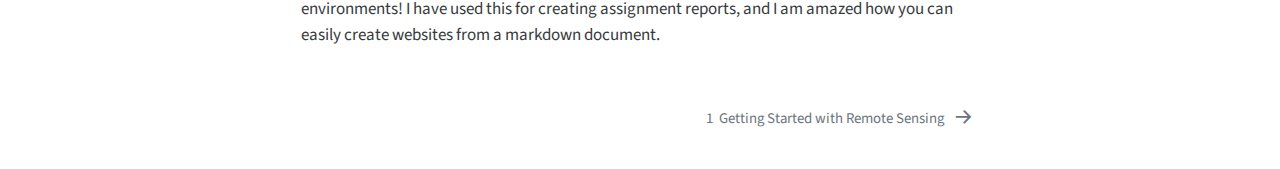
==== commit 7c272a09: "Redone rendering" ====
--- a/docs/index.html
+++ b/docs/index.html
@@ -75,7 +75,7 @@
       <button type="button" class="quarto-btn-toggle btn" data-bs-toggle="collapse" data-bs-target="#quarto-sidebar,#quarto-sidebar-glass" aria-controls="quarto-sidebar" aria-expanded="false" aria-label="Toggle sidebar navigation" onclick="if (window.quartoToggleHeadroom) { window.quartoToggleHeadroom(); }">
         <i class="bi bi-layout-text-sidebar-reverse"></i>
       </button>
-      <nav class="quarto-page-breadcrumbs" aria-label="breadcrumb"><ol class="breadcrumb"><li class="breadcrumb-item"><a href="./index.html"><span class="chapter-number">1</span>&nbsp; <span class="chapter-title">Welcome</span></a></li></ol></nav>
+      <nav class="quarto-page-breadcrumbs" aria-label="breadcrumb"><ol class="breadcrumb"><li class="breadcrumb-item"><a href="./index.html">Welcome</a></li></ol></nav>
       <a class="flex-grow-1" role="button" data-bs-toggle="collapse" data-bs-target="#quarto-sidebar,#quarto-sidebar-glass" aria-controls="quarto-sidebar" aria-expanded="false" aria-label="Toggle sidebar navigation" onclick="if (window.quartoToggleHeadroom) { window.quartoToggleHeadroom(); }">      
       </a>
       <button type="button" class="btn quarto-search-button" aria-label="" onclick="window.quartoOpenSearch();">
@@ -103,31 +103,49 @@
         <li class="sidebar-item">
   <div class="sidebar-item-container"> 
   <a href="./index.html" class="sidebar-item-text sidebar-link active">
- <span class="menu-text"><span class="chapter-number">1</span>&nbsp; <span class="chapter-title">Welcome</span></span></a>
+ <span class="menu-text">Welcome</span></a>
   </div>
 </li>
         <li class="sidebar-item">
   <div class="sidebar-item-container"> 
   <a href="./01_intro.html" class="sidebar-item-text sidebar-link">
- <span class="menu-text"><span class="chapter-number">2</span>&nbsp; <span class="chapter-title">Getting Started with Remote Sensing</span></span></a>
+ <span class="menu-text"><span class="chapter-number">1</span>&nbsp; <span class="chapter-title">Getting Started with Remote Sensing</span></span></a>
   </div>
 </li>
         <li class="sidebar-item">
   <div class="sidebar-item-container"> 
   <a href="./02_portfolio.html" class="sidebar-item-text sidebar-link">
- <span class="menu-text"><span class="chapter-number">3</span>&nbsp; <span class="chapter-title">Portfolio</span></span></a>
+ <span class="menu-text"><span class="chapter-number">2</span>&nbsp; <span class="chapter-title">Portfolio</span></span></a>
   </div>
 </li>
         <li class="sidebar-item">
   <div class="sidebar-item-container"> 
   <a href="./03_rs_data.html" class="sidebar-item-text sidebar-link">
- <span class="menu-text"><span class="chapter-number">4</span>&nbsp; <span class="chapter-title">Remote Sensing Data Manipulation</span></span></a>
+ <span class="menu-text"><span class="chapter-number">3</span>&nbsp; <span class="chapter-title">Remote Sensing Data Manipulation</span></span></a>
   </div>
 </li>
         <li class="sidebar-item">
   <div class="sidebar-item-container"> 
   <a href="./04_policy.html" class="sidebar-item-text sidebar-link">
- <span class="menu-text"><span class="chapter-number">5</span>&nbsp; <span class="chapter-title">Policy Implications</span></span></a>
+ <span class="menu-text"><span class="chapter-number">4</span>&nbsp; <span class="chapter-title">Policy Implications</span></span></a>
+  </div>
+</li>
+        <li class="sidebar-item">
+  <div class="sidebar-item-container"> 
+  <a href="./05_gge.html" class="sidebar-item-text sidebar-link">
+ <span class="menu-text"><span class="chapter-number">5</span>&nbsp; <span class="chapter-title">Google Earth Engine</span></span></a>
+  </div>
+</li>
+        <li class="sidebar-item">
+  <div class="sidebar-item-container"> 
+  <a href="./06_classification.html" class="sidebar-item-text sidebar-link">
+ <span class="menu-text"><span class="chapter-number">6</span>&nbsp; <span class="chapter-title">Classification</span></span></a>
+  </div>
+</li>
+        <li class="sidebar-item">
+  <div class="sidebar-item-container"> 
+  <a href="./07_accuracy.html" class="sidebar-item-text sidebar-link">
+ <span class="menu-text"><span class="chapter-number">7</span>&nbsp; <span class="chapter-title">Accuracy</span></span></a>
   </div>
 </li>
         <li class="sidebar-item">
@@ -455,7 +473,7 @@
   </div>
   <div class="nav-page nav-page-next">
       <a href="./01_intro.html" class="pagination-link">
-        <span class="nav-page-text"><span class="chapter-number">2</span>&nbsp; <span class="chapter-title">Getting Started with Remote Sensing</span></span> <i class="bi bi-arrow-right-short"></i>
+        <span class="nav-page-text"><span class="chapter-number">1</span>&nbsp; <span class="chapter-title">Getting Started with Remote Sensing</span></span> <i class="bi bi-arrow-right-short"></i>
       </a>
   </div>
 </nav>
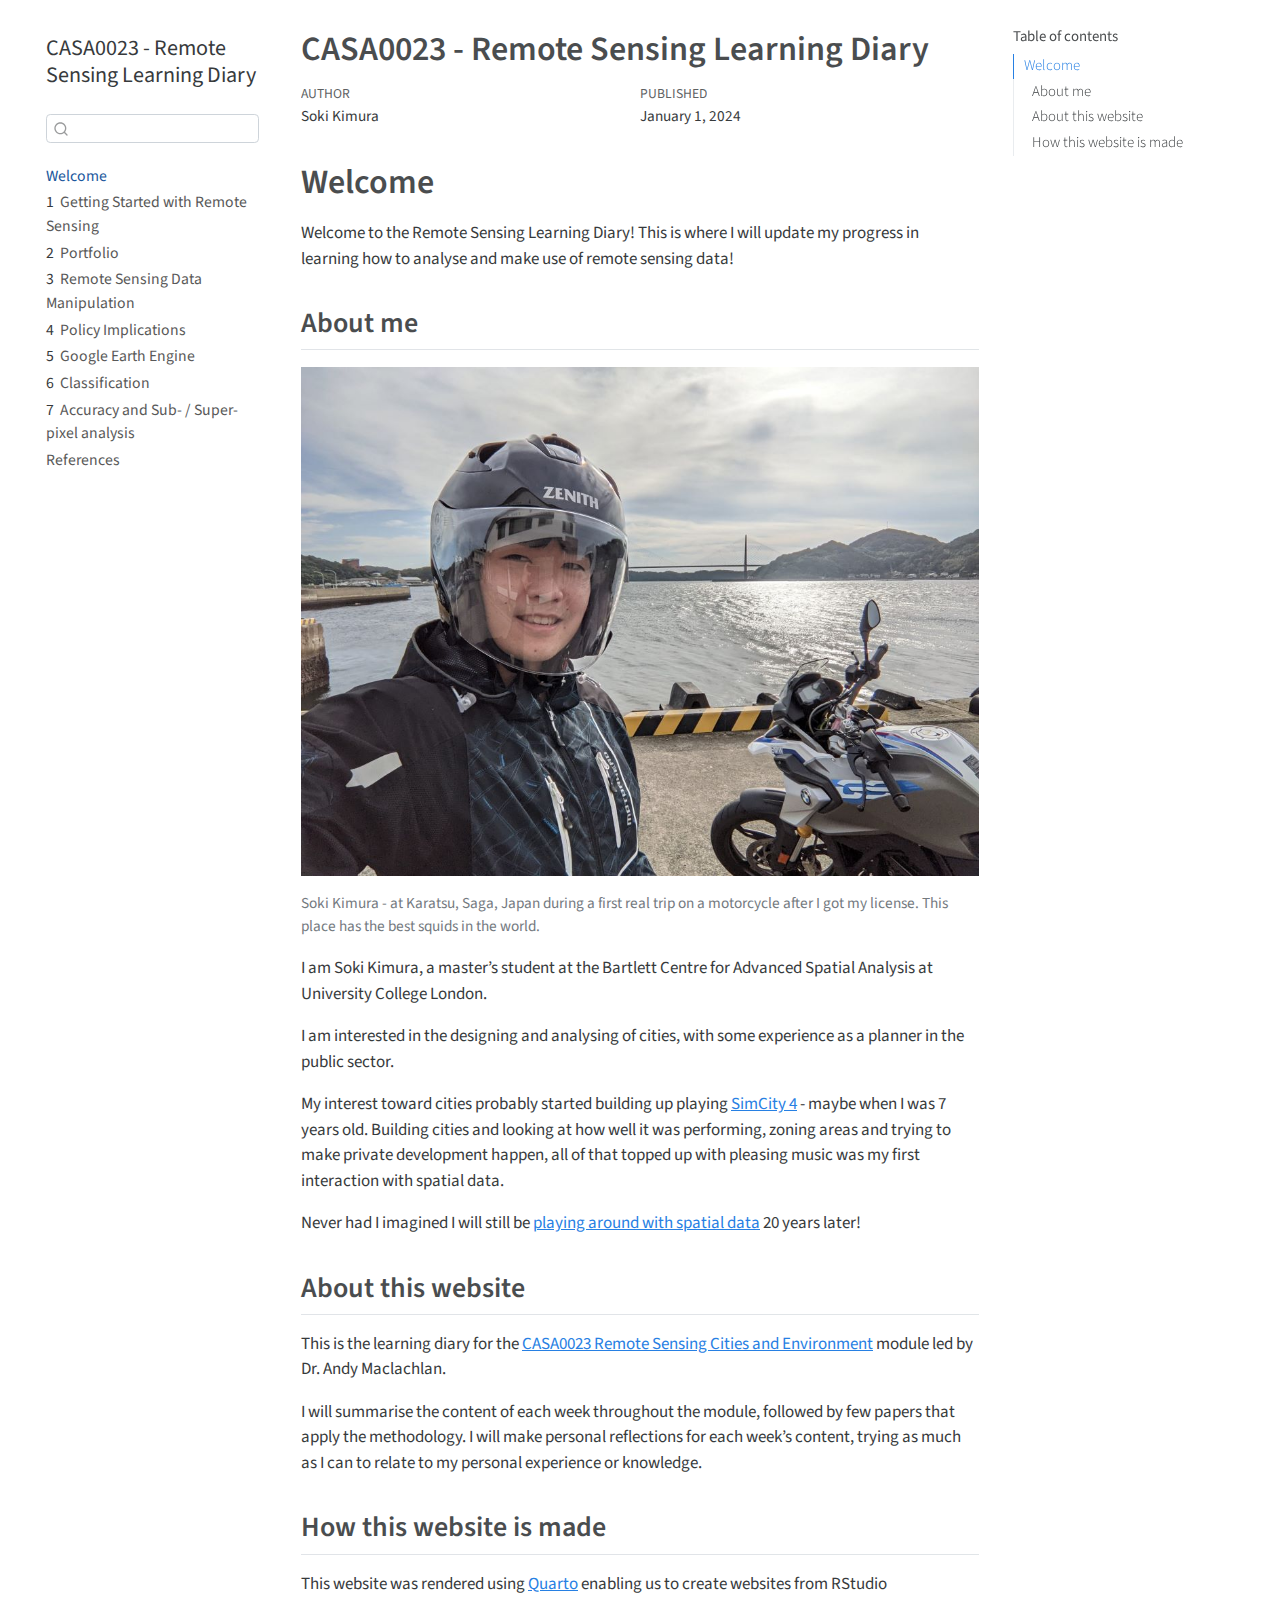
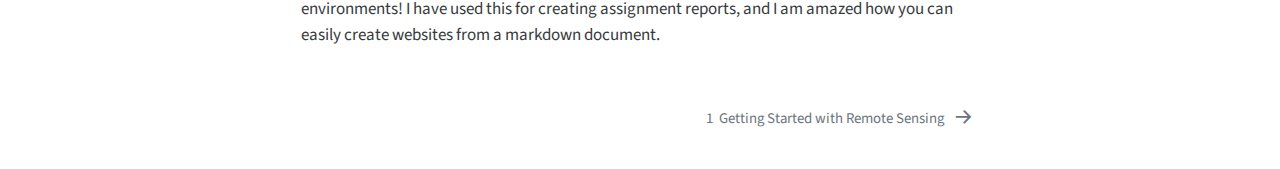
==== commit 04f21933: "Updated week 8." ====
--- a/docs/index.html
+++ b/docs/index.html
@@ -145,7 +145,7 @@
         <li class="sidebar-item">
   <div class="sidebar-item-container"> 
   <a href="./07_accuracy.html" class="sidebar-item-text sidebar-link">
- <span class="menu-text"><span class="chapter-number">7</span>&nbsp; <span class="chapter-title">Accuracy</span></span></a>
+ <span class="menu-text"><span class="chapter-number">7</span>&nbsp; <span class="chapter-title">Accuracy and Sub- / Super-pixel analysis</span></span></a>
   </div>
 </li>
         <li class="sidebar-item">
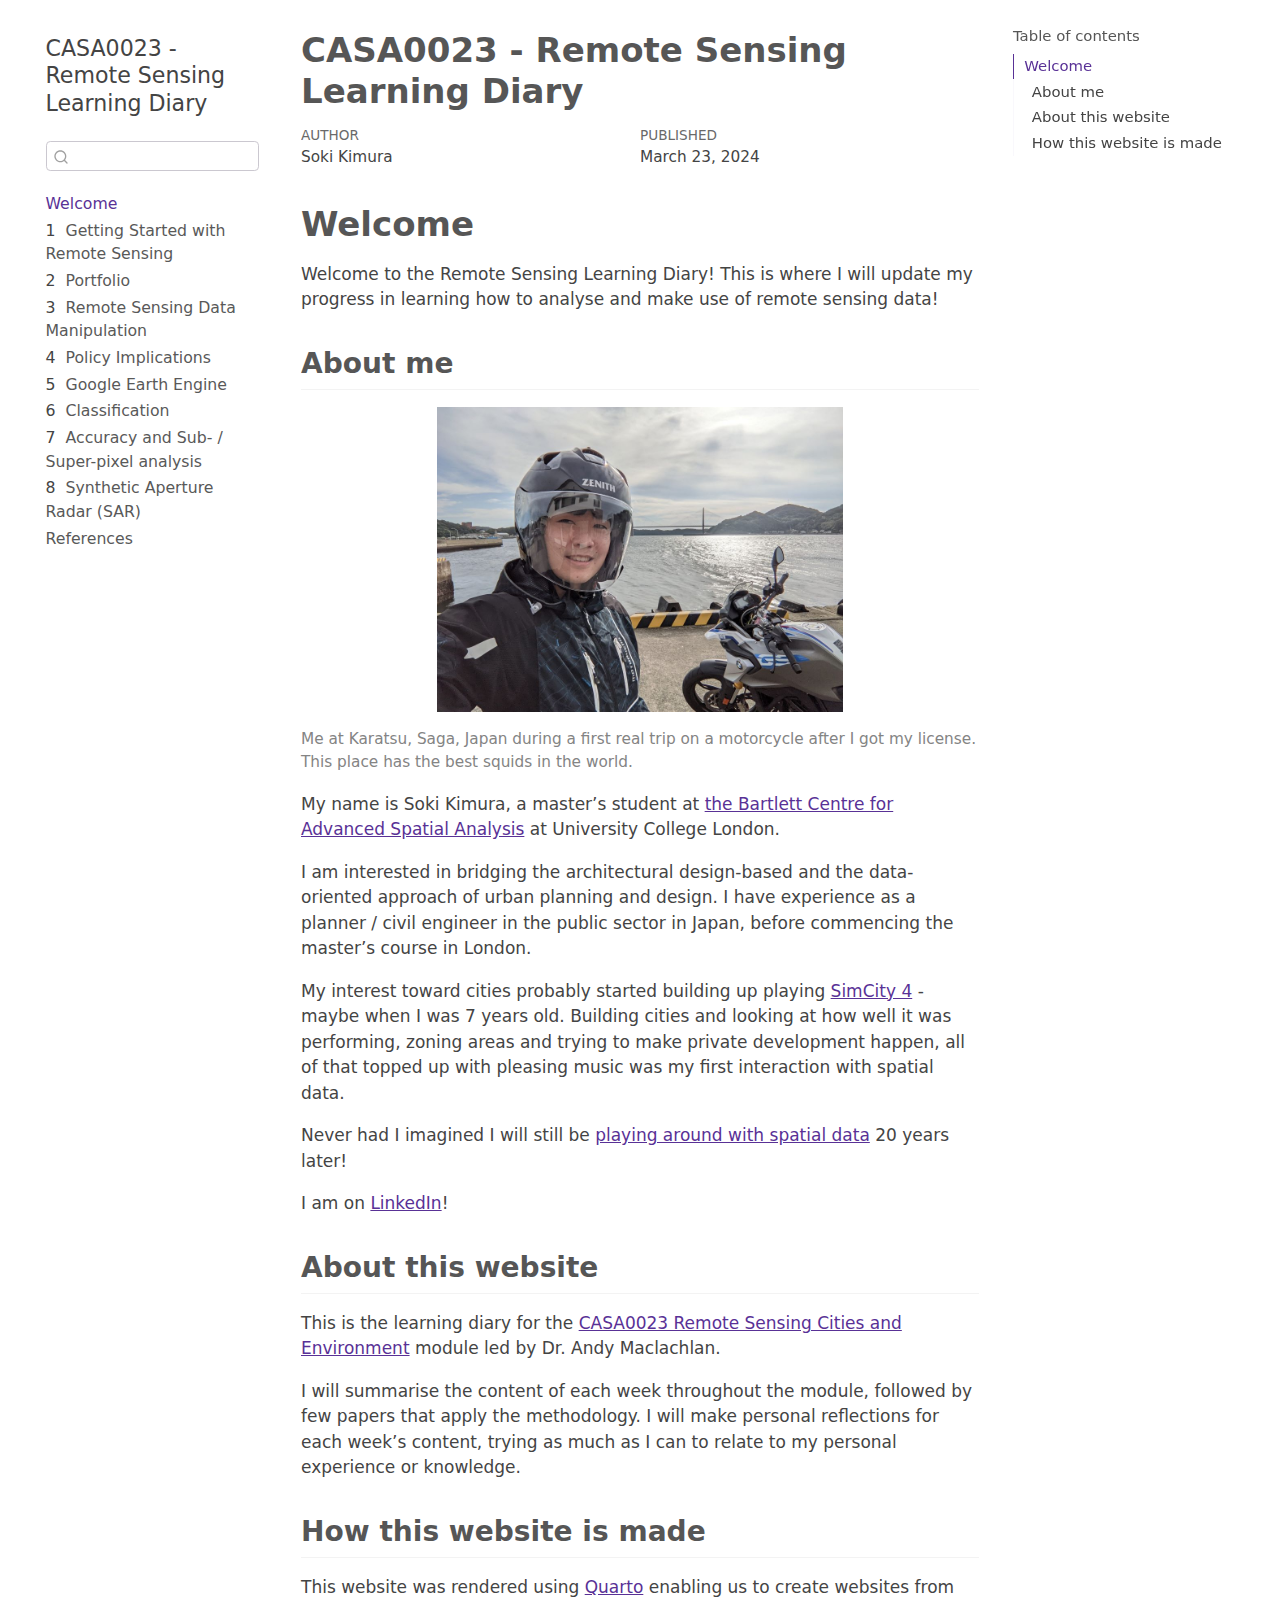
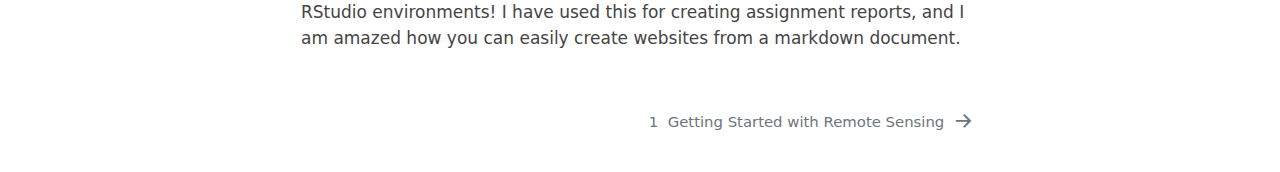
==== commit 40adc380: "Updated style" ====
--- a/docs/index.html
+++ b/docs/index.html
@@ -7,7 +7,7 @@
 <meta name="viewport" content="width=device-width, initial-scale=1.0, user-scalable=yes">
 
 <meta name="author" content="Soki Kimura">
-<meta name="dcterms.date" content="2024-01-01">
+<meta name="dcterms.date" content="2024-03-23">
 
 <title>CASA0023 - Remote Sensing Learning Diary</title>
 <style>
@@ -150,6 +150,12 @@
 </li>
         <li class="sidebar-item">
   <div class="sidebar-item-container"> 
+  <a href="./08_sar.html" class="sidebar-item-text sidebar-link">
+ <span class="menu-text"><span class="chapter-number">8</span>&nbsp; <span class="chapter-title">Synthetic Aperture Radar (SAR)</span></span></a>
+  </div>
+</li>
+        <li class="sidebar-item">
+  <div class="sidebar-item-container"> 
   <a href="./99_references.html" class="sidebar-item-text sidebar-link">
  <span class="menu-text">References</span></a>
   </div>
@@ -195,7 +201,7 @@
     <div>
     <div class="quarto-title-meta-heading">Published</div>
     <div class="quarto-title-meta-contents">
-      <p class="date">January 1, 2024</p>
+      <p class="date">March 23, 2024</p>
     </div>
   </div>
   
@@ -212,14 +218,15 @@
 <h2 class="anchored" data-anchor-id="about-me">About me</h2>
 <div class="quarto-figure quarto-figure-center">
 <figure class="figure">
-<p><img src="images/soki_kimura.jpg" class="img-fluid figure-img"></p>
-<figcaption class="figure-caption">Soki Kimura - at Karatsu, Saga, Japan during a first real trip on a motorcycle after I got my license. This place has the best squids in the world.</figcaption>
+<p><img src="images/soki_kimura.jpg" class="img-fluid figure-img" style="width:60.0%"></p>
+<figcaption class="figure-caption">Me at Karatsu, Saga, Japan during a first real trip on a motorcycle after I got my license. This place has the best squids in the world.</figcaption>
 </figure>
 </div>
-<p>I am Soki Kimura, a master’s student at the Bartlett Centre for Advanced Spatial Analysis at University College London.</p>
-<p>I am interested in the designing and analysing of cities, with some experience as a planner in the public sector.</p>
+<p>My name is Soki Kimura, a master’s student at <a href="https://www.ucl.ac.uk/bartlett/casa/bartlett-centre-advanced-spatial-analysis">the Bartlett Centre for Advanced Spatial Analysis</a> at University College London.</p>
+<p>I am interested in bridging the architectural design-based and the data-oriented approach of urban planning and design. I have experience as a planner / civil engineer in the public sector in Japan, before commencing the master’s course in London.</p>
 <p>My interest toward cities probably started building up playing <a href="https://www.ea.com/en-gb/games/simcity">SimCity 4</a> - maybe when I was 7 years old. Building cities and looking at how well it was performing, zoning areas and trying to make private development happen, all of that topped up with pleasing music was my first interaction with spatial data.</p>
 <p>Never had I imagined I will still be <a href="https://sokimura39.github.io/30DayMapChallenge/">playing around with spatial data</a> 20 years later!</p>
+<p>I am on <a href="https://www.linkedin.com/in/soki-kimura/">LinkedIn</a>!</p>
 </section>
 <section id="about-this-website" class="level2">
 <h2 class="anchored" data-anchor-id="about-this-website">About this website</h2>
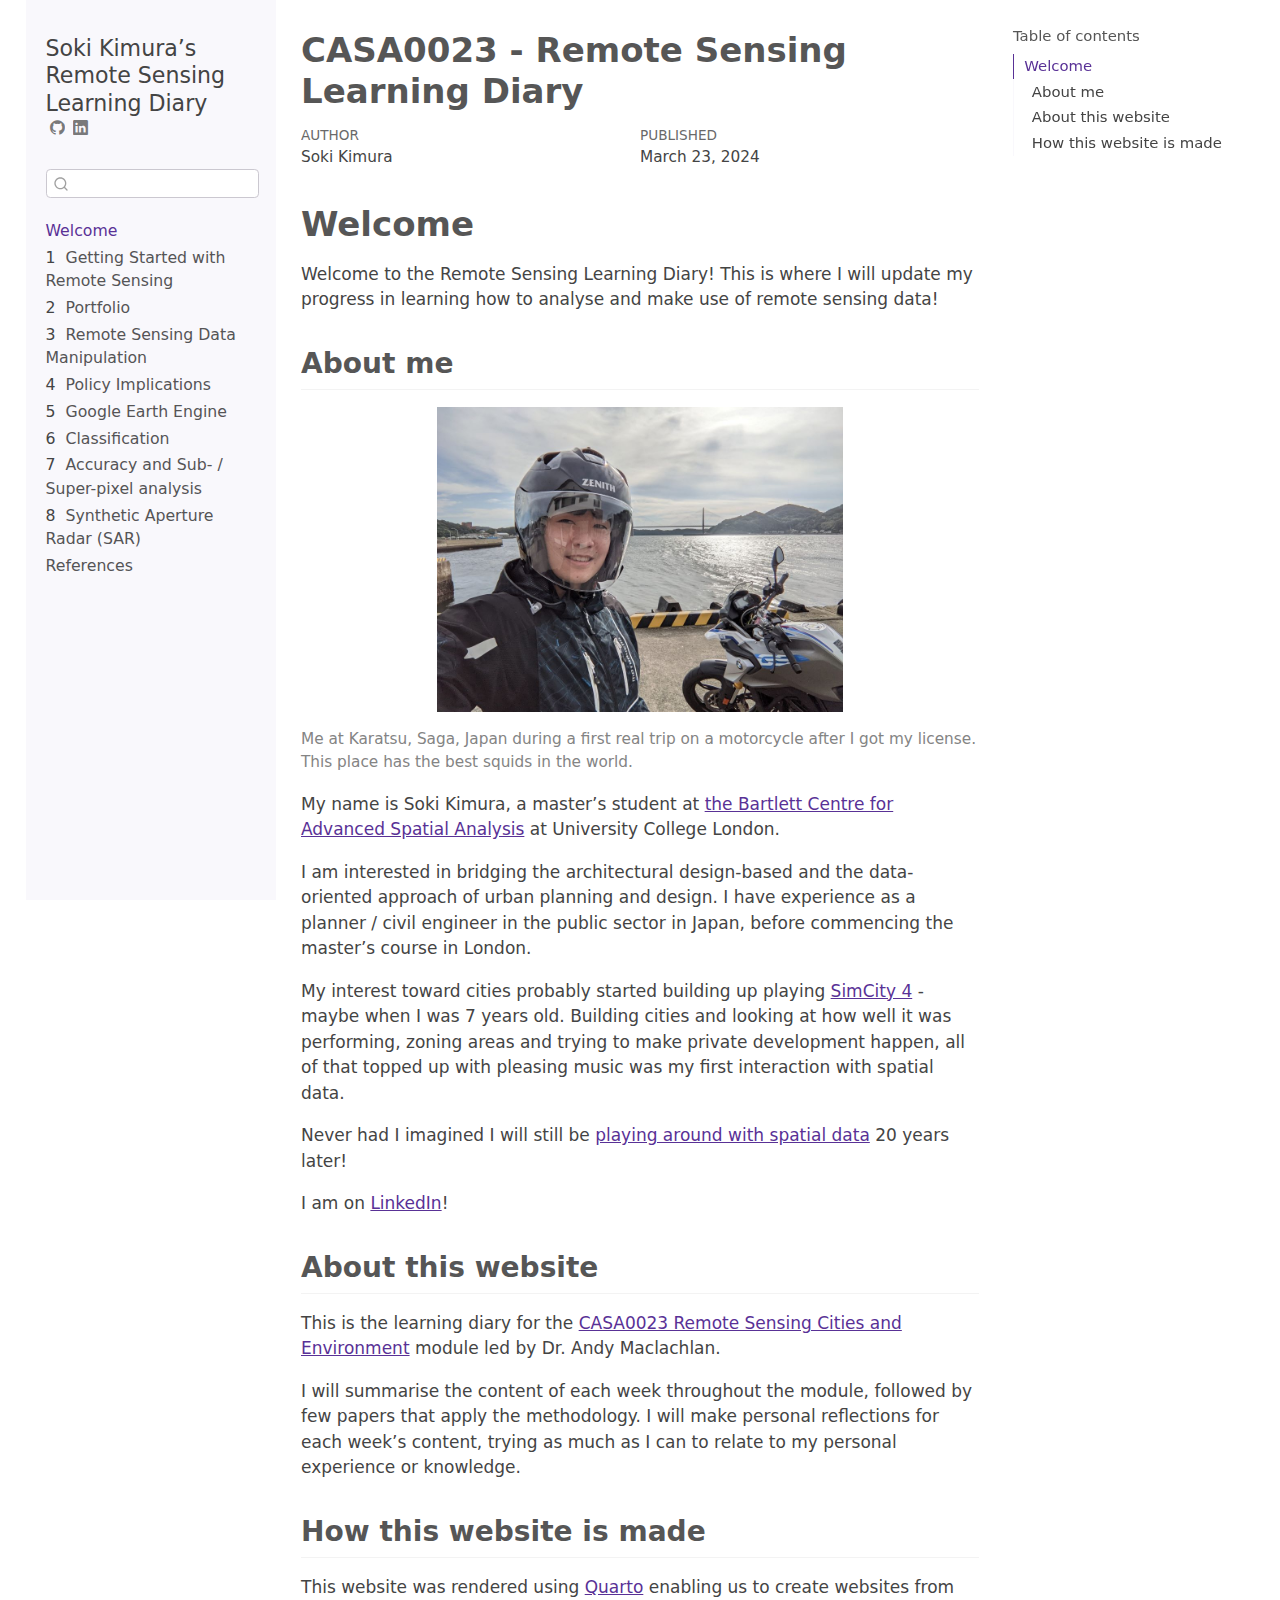
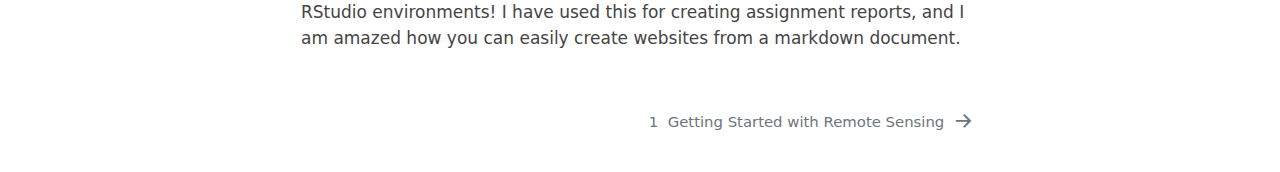
==== commit 161f1565: "Edit visualisations" ====
--- a/docs/index.html
+++ b/docs/index.html
@@ -90,7 +90,11 @@
   <nav id="quarto-sidebar" class="sidebar collapse collapse-horizontal sidebar-navigation floating overflow-auto">
     <div class="pt-lg-2 mt-2 text-left sidebar-header">
     <div class="sidebar-title mb-0 py-0">
-      <a href="./">CASA0023 - Remote Sensing Learning Diary</a> 
+      <a href="./">Soki Kimura’s Remote Sensing Learning Diary</a> 
+        <div class="sidebar-tools-main">
+    <a href="https://github.com/sokimura39/RemoteSensingDiary" rel="" title="" class="quarto-navigation-tool px-1" aria-label=""><i class="bi bi-github"></i></a>
+    <a href="https://www.linkedin.com/in/soki-kimura/" rel="" title="" class="quarto-navigation-tool px-1" aria-label=""><i class="bi bi-linkedin"></i></a>
+</div>
     </div>
       </div>
         <div class="mt-2 flex-shrink-0 align-items-center">
